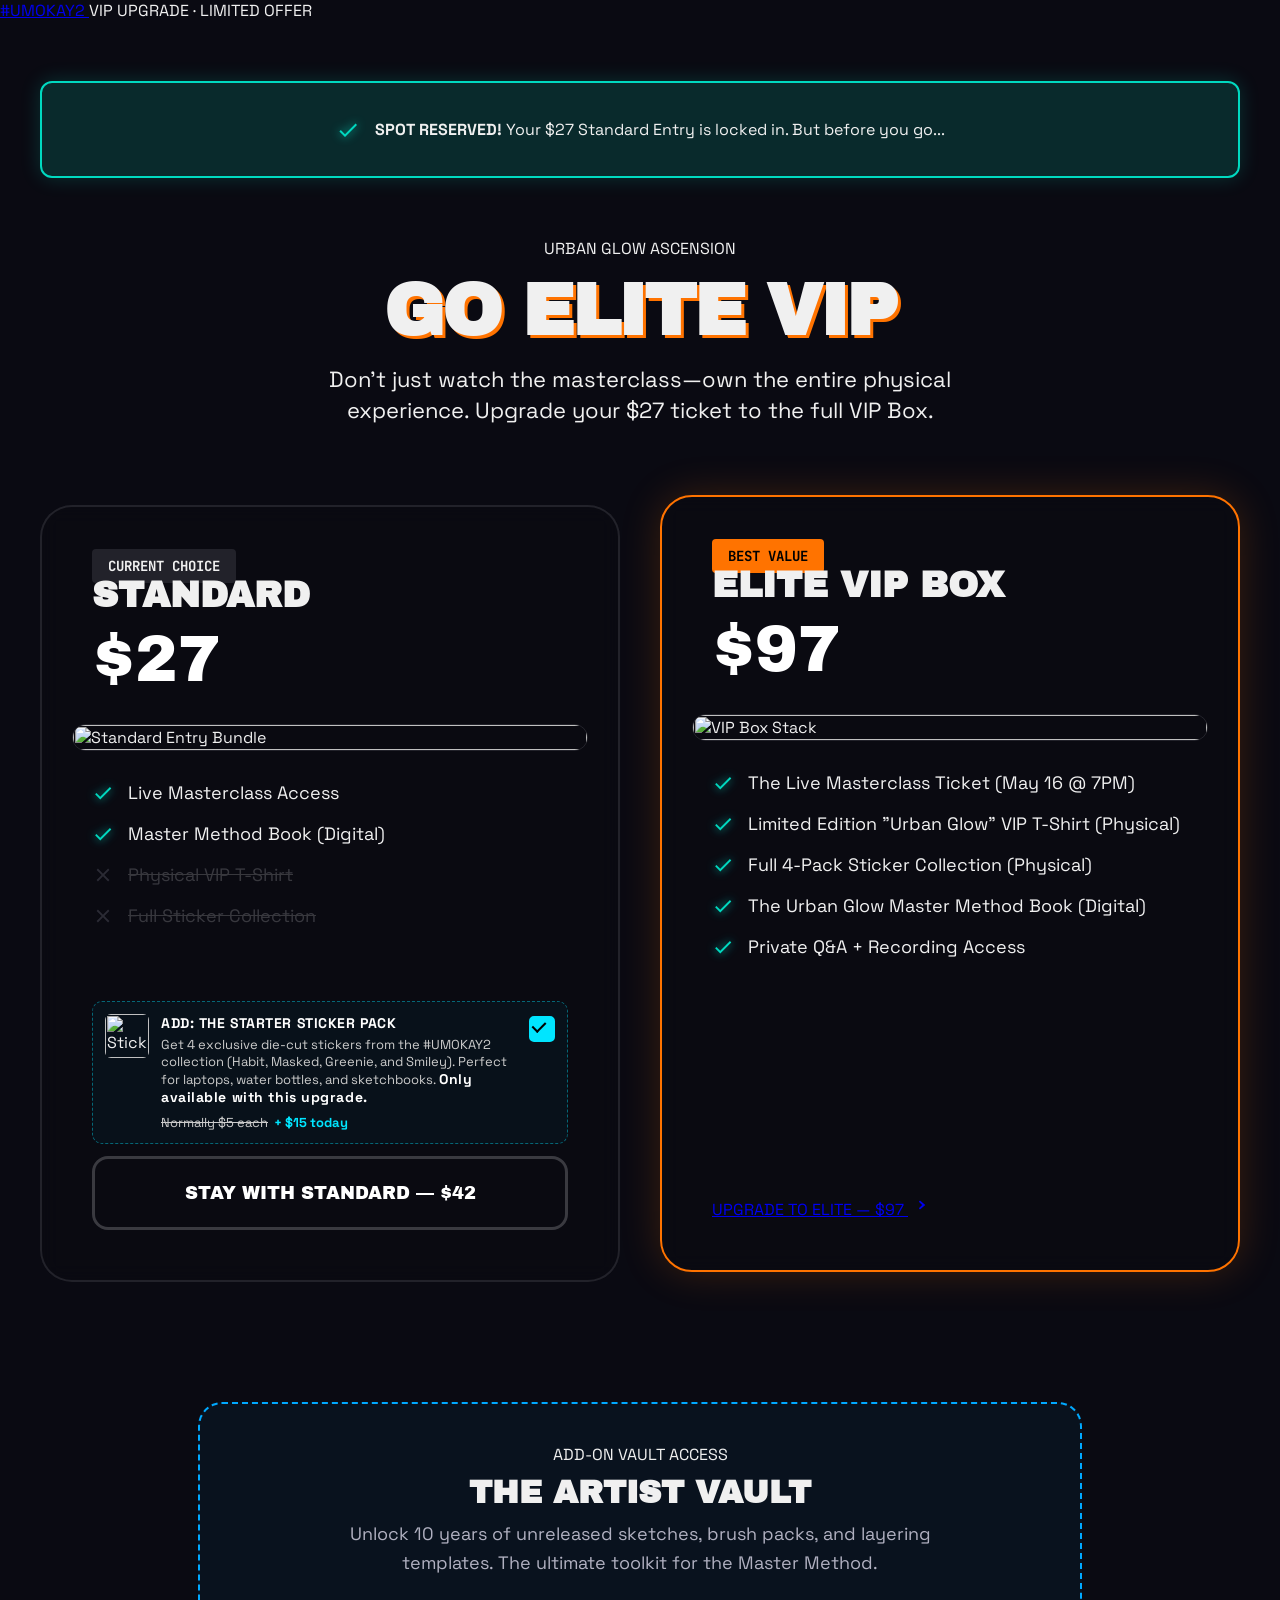
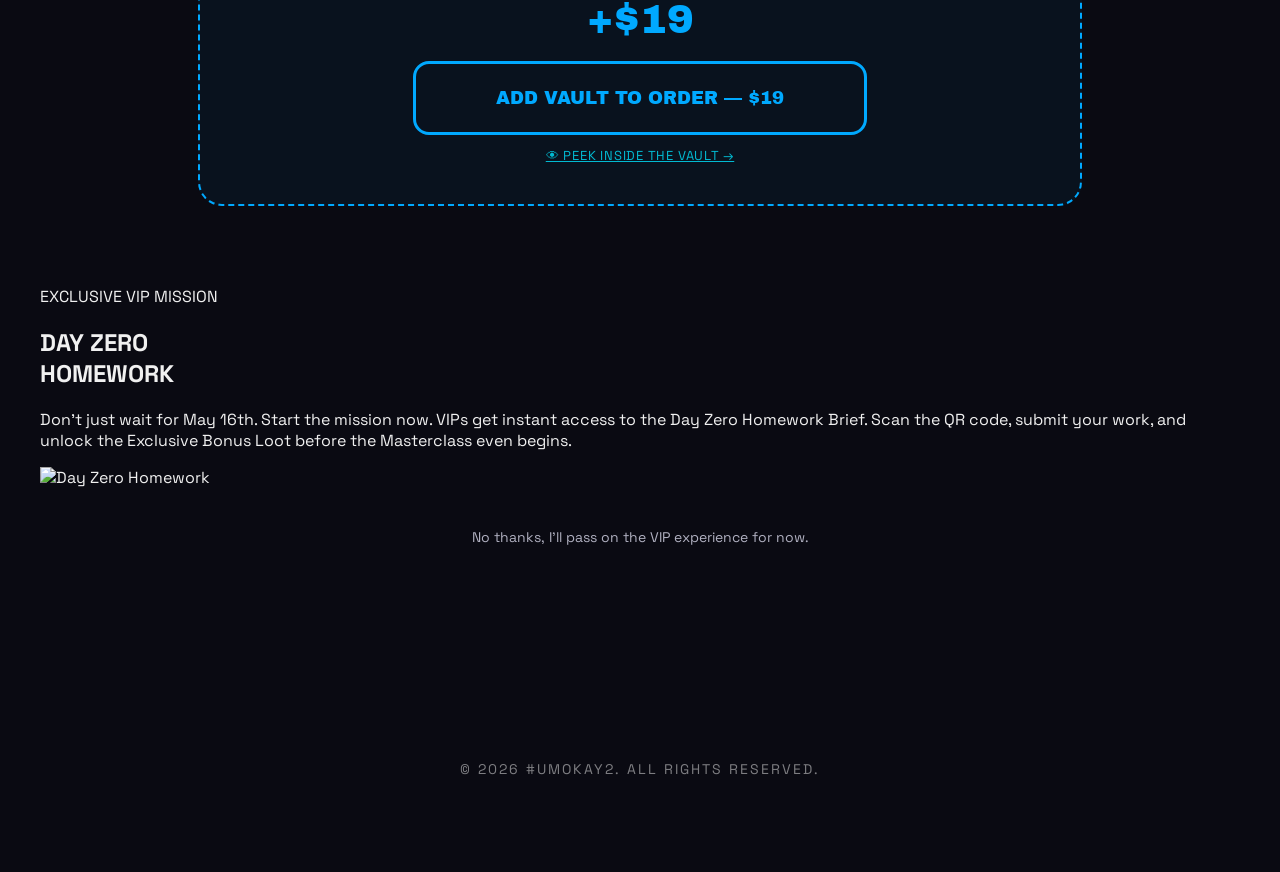
==== upgrade.html @ 1ec8ffef "Initial clean site" ====
<!DOCTYPE html lang="en">
<head>
  <meta charset="UTF-8" />
  <meta name="viewport" content="width=device-width, initial-scale=1, viewport-fit=cover" />
  <meta name="theme-color" content="#0a0a12" />

  <title>VIP Upgrade — #UMOKAY2 Masterclass</title>
  <meta name="description" content="A one-time VIP upgrade to the #UMOKAY2 Mini-Masterclass and the Urban Glow System. Act fast, this deal expires." />
  <meta name="robots" content="noindex, nofollow" />

  <!-- Fonts -->
  <link rel="preconnect" href="https://fonts.googleapis.com" />
  <link rel="preconnect" href="https://fonts.gstatic.com" crossorigin />
  <link href="https://fonts.googleapis.com/css2?family=Archivo+Black&family=Space+Grotesk:wght@400;500;600;700&family=JetBrains+Mono:wght@500;700&display=swap" rel="stylesheet" />

  <link rel="stylesheet" href="style.css" />
  <link rel="stylesheet" href="upgrade.css" />
</head>
<body class="page-upgrade">

  <!-- Background atmospherics -->
  <div class="bg-grain" aria-hidden="true"></div>
  <div class="bg-glow bg-glow--blue" aria-hidden="true"></div>
  <div class="bg-glow bg-glow--orange" aria-hidden="true"></div>

  <!-- Top bar -->
  <header class="topbar">
    <a href="/" class="brand" aria-label="UMOKAY2 home">
      <span class="brand__hash">#</span><span class="brand__name">UMOKAY2</span>
    </a>
    <span class="topbar__tag">VIP UPGRADE · LIMITED OFFER</span>
  </header>

  <main class="upgrade">

    <!-- CONFIRMATION BAR -->
    <div class="confirm-bar">
      <div class="confirm-bar__inner">
        <svg viewBox="0 0 24 24" width="24" height="24" class="check-icon"><path fill="currentColor" d="M9 16.17L4.83 12l-1.42 1.41L9 19 21 7l-1.41-1.41z"/></svg>
        <p><strong>SPOT RESERVED!</strong> Your $27 Standard Entry is locked in. But before you go...</p>
      </div>
    </div>

    <!-- HERO -->
    <section class="upgrade__hero">
      <div class="upgrade__hero-copy">
        <span class="kicker kicker--orange">URBAN GLOW ASCENSION</span>
          <h1 class="upgrade__title">
            GO <span class="hl hl--orange">ELITE VIP</span>
          </h1>
          <p class="upgrade__lead">
            Don't just watch the masterclass—own the entire physical experience. Upgrade your $27 ticket to the full VIP Box.
          </p>
      </div>
    </section>

    <!-- PRICING CHOICE -->
    <section class="pricing-choice">
      <div class="choice-grid">
        
        <!-- STANDARD CARD -->
        <div class="choice-card choice-card--standard">
          <div class="choice-card__head">
            <span class="choice-card__tag">CURRENT CHOICE</span>
            <h3 class="choice-card__title">STANDARD</h3>
            <div class="choice-card__price">$27</div>
          </div>
          <div class="choice-card__visual">
            <img src="assets/images/standard-entry-visual.png" alt="Standard Entry Bundle" />
          </div>
          <ul class="choice-card__list">
            <li><svg viewBox="0 0 24 24" width="22" height="22"><path fill="currentColor" d="M9 16.17L4.83 12l-1.42 1.41L9 19 21 7l-1.41-1.41z"/></svg> Live Masterclass Access</li>
            <li><svg viewBox="0 0 24 24" width="22" height="22"><path fill="currentColor" d="M9 16.17L4.83 12l-1.42 1.41L9 19 21 7l-1.41-1.41z"/></svg> Master Method Book (Digital)</li>
            <li class="disabled"><svg viewBox="0 0 24 24" width="22" height="22"><path fill="currentColor" d="M19 6.41L17.59 5 12 10.59 6.41 5 5 6.41 10.59 12 5 17.59 6.41 19 12 13.41 17.59 19 19 17.59 13.41 12z"/></svg> Physical VIP T-Shirt</li>
            <li class="disabled"><svg viewBox="0 0 24 24" width="22" height="22"><path fill="currentColor" d="M19 6.41L17.59 5 12 10.59 6.41 5 5 6.41 10.59 12 5 17.59 6.41 19 12 13.41 17.59 19 19 17.59 13.41 12z"/></svg> Full Sticker Collection</li>
          </ul>
          <!-- STICKER PACK ORDER BUMP -->
          <label class="sticker-bump" for="sticker-add">
            <input type="checkbox" id="sticker-add" checked />
            <div class="sticker-bump__inner">
              <img src="assets/images/blue-chibi.png" alt="Sticker Pack" style="width:44px;height:44px;object-fit:contain;border-radius:6px;" />
              <div class="sticker-bump__text">
                <strong>ADD: THE STARTER STICKER PACK</strong>
                <span>Get 4 exclusive die-cut stickers from the #UMOKAY2 collection (Habit, Masked, Greenie, and Smiley). Perfect for laptops, water bottles, and sketchbooks. <strong>Only available with this upgrade.</strong></span>
                <span class="sticker-bump__price"><s>Normally $5 each</s> &nbsp;<strong style="color:#00e5ff;">+ $15 today</strong></span>
              </div>
              <div class="sticker-bump__checkbox" aria-hidden="true"></div>
            </div>
          </label>
          <a href="https://gokustum.com/cart/48875219190003:1,48875202019571:1" class="btn btn--outline" id="standard-btn">
            <span>STAY WITH STANDARD — $27</span>
          </a>
        </div>

        <!-- VIP CARD -->
        <div class="choice-card choice-card--vip">
          <div class="choice-card__glow"></div>
          <div class="choice-card__head">
            <span class="choice-card__tag choice-card__tag--vip">BEST VALUE</span>
            <h3 class="choice-card__title">ELITE VIP BOX</h3>
            <div class="choice-card__price">$97</div>
          </div>
          <div class="choice-card__visual">
            <img src="assets/images/vip-box-stack-authentic.png" alt="VIP Box Stack" />
          </div>
          <ul class="choice-card__list">
            <li><svg viewBox="0 0 24 24" width="22" height="22"><path fill="currentColor" d="M9 16.17L4.83 12l-1.42 1.41L9 19 21 7l-1.41-1.41z"/></svg> The Live Masterclass Ticket (May 16 @ 7PM)</li>
            <li><svg viewBox="0 0 24 24" width="22" height="22"><path fill="currentColor" d="M9 16.17L4.83 12l-1.42 1.41L9 19 21 7l-1.41-1.41z"/></svg> Limited Edition "Urban Glow" VIP T-Shirt (Physical)</li>
            <li><svg viewBox="0 0 24 24" width="22" height="22"><path fill="currentColor" d="M9 16.17L4.83 12l-1.42 1.41L9 19 21 7l-1.41-1.41z"/></svg> Full 4-Pack Sticker Collection (Physical)</li>
            <li><svg viewBox="0 0 24 24" width="22" height="22"><path fill="currentColor" d="M9 16.17L4.83 12l-1.42 1.41L9 19 21 7l-1.41-1.41z"/></svg> The Urban Glow Master Method Book (Digital)</li>
            <li><svg viewBox="0 0 24 24" width="22" height="22"><path fill="currentColor" d="M9 16.17L4.83 12l-1.42 1.41L9 19 21 7l-1.41-1.41z"/></svg> Private Q&amp;A + Recording Access</li>
          </ul>
          <a href="https://gokustum.com/cart/YOUR_VIP_BOX_VARIANT_ID:1" class="btn btn--primary btn--pulse">
            <span>UPGRADE TO ELITE — $97</span>
            <svg viewBox="0 0 24 24" width="20" height="20" aria-hidden="true"><path fill="currentColor" d="M5 12h12l-4-4 1.4-1.4L20.8 12l-6.4 5.4L13 16l4-4H5z"/></svg>
          </a>
        </div>

      </div>
    </section>

    <!-- ARTIST VAULT BUMP -->
    <section class="vault-bump">
      <div class="vault-card">
        <div class="vault-card__content">
          <span class="kicker kicker--blue">ADD-ON VAULT ACCESS</span>
          <h2>THE ARTIST <span class="hl hl--blue">VAULT</span></h2>
          <p>Unlock 10 years of unreleased sketches, brush packs, and layering templates. The ultimate toolkit for the Master Method.</p>
          <div class="vault-card__price">+$19</div>
          <a href="https://gokustum.com/cart/48875202248947:1" class="btn btn--outline btn--blue">
            <span>ADD VAULT TO ORDER — $19</span>
          </a>
          <a href="vault.html" target="_blank" style="display:block;margin-top:12px;text-align:center;font-size:13px;color:#00e5ff;letter-spacing:0.06em;text-decoration:underline;opacity:0.8;">&#128065; PEEK INSIDE THE VAULT →</a>
        </div>
      </div>
    </section>

    <!-- DAY ZERO HOMEWORK SECTION -->
    <section class="homework-section">
      <div class="homework-card">
        <div class="homework-card__content">
          <span class="kicker kicker--cyan">EXCLUSIVE VIP MISSION</span>
          <h2>DAY ZERO <br><span class="hl hl--cyan">HOMEWORK</span></h2>
          <p>Don't just wait for May 16th. Start the mission now. VIPs get instant access to the Day Zero Homework Brief. Scan the QR code, submit your work, and unlock the Exclusive Bonus Loot before the Masterclass even begins.</p>
        </div>
        <div class="homework-card__visual">
          <img src="assets/images/day-zero-homework-final.png" alt="Day Zero Homework" />
        </div>
      </div>
    </section>

    <!-- RESCUE LINK -->
    <div class="rescue-link-container">
      <a href="rescue.html" class="rescue-link">No thanks, I'll pass on the VIP experience for now.</a>
    </div>

  </main>

  <style>
    .sticker-bump {
      display: block;
      margin: 16px 0 12px;
      cursor: pointer;
      border: 1.5px dashed rgba(0,229,255,0.4);
      border-radius: 10px;
      padding: 12px;
      background: rgba(0,229,255,0.04);
      transition: border-color 0.2s;
    }
    .sticker-bump:hover { border-color: rgba(0,229,255,0.7); }
    .sticker-bump input[type=checkbox] { display: none; }
    .sticker-bump__inner {
      display: flex;
      align-items: flex-start;
      gap: 12px;
    }
    .sticker-bump__text {
      flex: 1;
      display: flex;
      flex-direction: column;
      gap: 4px;
      font-size: 13px;
      color: #ccc;
    }
    .sticker-bump__text strong:first-child {
      font-size: 14px;
      color: #fff;
      letter-spacing: 0.04em;
    }
    .sticker-bump__price { margin-top: 4px; font-size: 13px; }
    .sticker-bump__checkbox {
      width: 22px;
      height: 22px;
      min-width: 22px;
      border: 2px solid rgba(0,229,255,0.6);
      border-radius: 5px;
      margin-top: 2px;
      position: relative;
      background: transparent;
      transition: background 0.2s;
    }
    .sticker-bump.is-checked .sticker-bump__checkbox {
      background: #00e5ff;
      border-color: #00e5ff;
    }
    .sticker-bump.is-checked .sticker-bump__checkbox::after {
      content: '';
      position: absolute;
      left: 4px; top: 1px;
      width: 6px; height: 11px;
      border: 2px solid #000;
      border-top: none;
      border-left: none;
      transform: rotate(45deg);
    }
  </style>

  <script>
    (function() {
      var URL_WITH = 'https://gokustum.com/cart/48875219190003:1,48875202019571:1';
      var URL_WITHOUT = 'https://gokustum.com/cart/48875219190003:1';
      var bump = document.getElementById('sticker-add');
      var btn = document.getElementById('standard-btn');
      var label = bump ? bump.closest('label') : null;
      function update() {
        if (!bump || !btn) return;
        btn.href = bump.checked ? URL_WITH : URL_WITHOUT;
        var priceSpan = btn.querySelector('span');
        if (priceSpan) priceSpan.textContent = bump.checked ? 'STAY WITH STANDARD — $42' : 'STAY WITH STANDARD — $27';
        if (label) label.classList.toggle('is-checked', bump.checked);
      }
      document.addEventListener('DOMContentLoaded', function() {
        bump = document.getElementById('sticker-add');
        btn = document.getElementById('standard-btn');
        label = bump ? bump.closest('label') : null;
        if (bump) { bump.addEventListener('change', update); update(); }
      });
    })();
  </script>

  <!-- FOOTER -->
  <footer class="footer">
    <p class="footer__copy">© 2026 #UMOKAY2. ALL RIGHTS RESERVED.</p>
  </footer>

</body>
</html>
---- upgrade.css ----
/* ==========================================================================
   #UMOKAY2 — VIP Upgrade Page Styles (THE SPICY FIX)
   ========================================================================== */

:root {
  --bg-dark: #0a0a12;
  --text-light: #f0f0f0;
  --text-muted: #b0b0c0;
  --orange: #ff7300;
  --blue: #00a9ff;
  --cyan: #00d9c0;
}

.page-upgrade {
  background: var(--bg-dark);
  color: var(--text-light);
  font-family: 'Space Grotesk', sans-serif;
  margin: 0;
  padding: 0;
  overflow-x: hidden;
}

/* Add Grit Texture */
.bg-grain::before {
  content: "";
  position: fixed;
  top: 0; left: 0; width: 100%; height: 100%;
  background-image: url("https://www.transparenttextures.com/patterns/asfalt-dark.png");
  opacity: 0.2;
  pointer-events: none;
  z-index: 10;
}

.upgrade {
  max-width: 1200px;
  margin: 0 auto;
  padding: 60px 20px;
  position: relative;
  z-index: 1;
}

/* Confirmation Bar */
.confirm-bar {
  background: rgba(0, 217, 192, 0.15);
  border: 2px solid var(--cyan);
  border-radius: 12px;
  padding: 20px;
  margin-bottom: 60px;
  text-align: center;
  box-shadow: 0 0 20px rgba(0, 217, 192, 0.2);
}

.confirm-bar__inner {
  display: flex;
  align-items: center;
  justify-content: center;
  gap: 15px;
}

.check-icon {
  color: var(--cyan);
  filter: drop-shadow(0 0 5px var(--cyan));
}

/* Hero */
.upgrade__hero {
  text-align: center;
  margin-bottom: 80px;
}

.upgrade__title {
  font-family: 'Archivo Black', sans-serif;
  font-size: clamp(40px, 8vw, 72px);
  line-height: 0.9;
  margin: 20px 0;
  text-transform: uppercase;
  letter-spacing: -2px;
  text-shadow: 3px 3px 0px var(--orange);
}

.upgrade__lead {
  font-size: 22px;
  line-height: 1.4;
  color: var(--text-light);
  max-width: 700px;
  margin: 0 auto;
}

/* Pricing Choice Grid */
.choice-grid {
  display: grid;
  grid-template-columns: 1fr 1fr;
  gap: 40px;
  margin-bottom: 120px;
}

@media (max-width: 900px) {
  .choice-grid {
    grid-template-columns: 1fr;
  }
}

.choice-card {
  background: rgba(10, 10, 18, 0.8);
  border: 2px solid rgba(255, 255, 255, 0.1);
  border-radius: 32px;
  padding: 50px;
  position: relative;
  display: flex;
  flex-direction: column;
  backdrop-filter: blur(10px);
}

.choice-card--vip {
  border-color: var(--orange);
  box-shadow: 0 0 40px rgba(255, 115, 0, 0.2);
  transform: translateY(-10px);
}

.choice-card__tag {
  font-family: 'JetBrains Mono', monospace;
  font-size: 14px;
  font-weight: 700;
  padding: 8px 16px;
  border-radius: 4px;
  background: rgba(255, 255, 255, 0.1);
  margin-bottom: 24px;
  text-transform: uppercase;
  width: fit-content;
}

.choice-card__tag--vip {
  background: var(--orange);
  color: #000;
}

.choice-card__title {
  font-family: 'Archivo Black', sans-serif;
  font-size: 36px;
  margin: 0 0 10px;
  text-transform: uppercase;
}

.choice-card__price {
  font-family: 'Archivo Black', sans-serif;
  font-size: 64px;
  margin-bottom: 30px;
  color: #fff;
}

.choice-card__visual {
  margin: 0 -20px 30px;
  border-radius: 16px;
  overflow: hidden;
  border: 1px solid rgba(255,255,255,0.1);
}

.choice-card__visual img {
  width: 100%;
  display: block;
}

.choice-card__list {
  list-style: none;
  padding: 0;
  margin: 0 0 40px;
  flex: 1;
}

.choice-card__list li {
  display: flex;
  align-items: center;
  gap: 14px;
  margin-bottom: 18px;
  font-size: 18px;
}

.choice-card__list li svg {
  color: var(--cyan);
  filter: drop-shadow(0 0 5px var(--cyan));
  flex-shrink: 0;
}

.choice-card__list li.disabled {
  opacity: 0.2;
  text-decoration: line-through;
}

.choice-card__list li.disabled svg {
  color: var(--text-muted);
  filter: none;
}

/* Buttons */
.btn--outline {
  display: block;
  text-align: center;
  padding: 24px;
  border: 3px solid rgba(255, 255, 255, 0.2);
  border-radius: 16px;
  color: #fff;
  font-family: 'Archivo Black', sans-serif;
  text-decoration: none;
  text-transform: uppercase;
  font-size: 18px;
  transition: all 0.3s ease;
}

.btn--outline:hover {
  border-color: #fff;
  background: rgba(255, 255, 255, 0.05);
}

/* Artist Vault Bump */
.vault-bump {
  margin-bottom: 80px;
}

.vault-card {
  background: rgba(0, 169, 255, 0.05);
  border: 2px dashed var(--blue);
  border-radius: 24px;
  padding: 40px;
  text-align: center;
  max-width: 800px;
  margin: 0 auto;
}

.vault-card h2 {
  font-family: 'Archivo Black', sans-serif;
  font-size: 32px;
  margin: 10px 0;
  text-transform: uppercase;
}

.vault-card p {
  font-size: 18px;
  line-height: 1.6;
  color: var(--text-muted);
  max-width: 600px;
  margin: 0 auto 20px;
}

.vault-card__price {
  font-family: 'Archivo Black', sans-serif;
  font-size: 40px;
  color: var(--blue);
  margin: 20px 0;
}

.btn--blue {
  border-color: var(--blue);
  color: var(--blue);
  max-width: 400px;
  margin: 0 auto;
}

.btn--blue:hover {
  background: rgba(0, 169, 255, 0.1);
  border-color: #fff;
  color: #fff;
}

/* Rescue Link */
.rescue-link-container {
  text-align: center;
  margin-top: 40px;
  margin-bottom: 60px;
}

.rescue-link {
  color: var(--text-muted);
  text-decoration: none;
  font-size: 14px;
  transition: color 0.3s;
}

.rescue-link:hover {
  color: #fff;
}

/* Footer */
.footer {
  text-align: center;
  padding: 80px 20px;
  opacity: 0.5;
  font-size: 14px;
  letter-spacing: 2px;
  text-transform: uppercase;
}
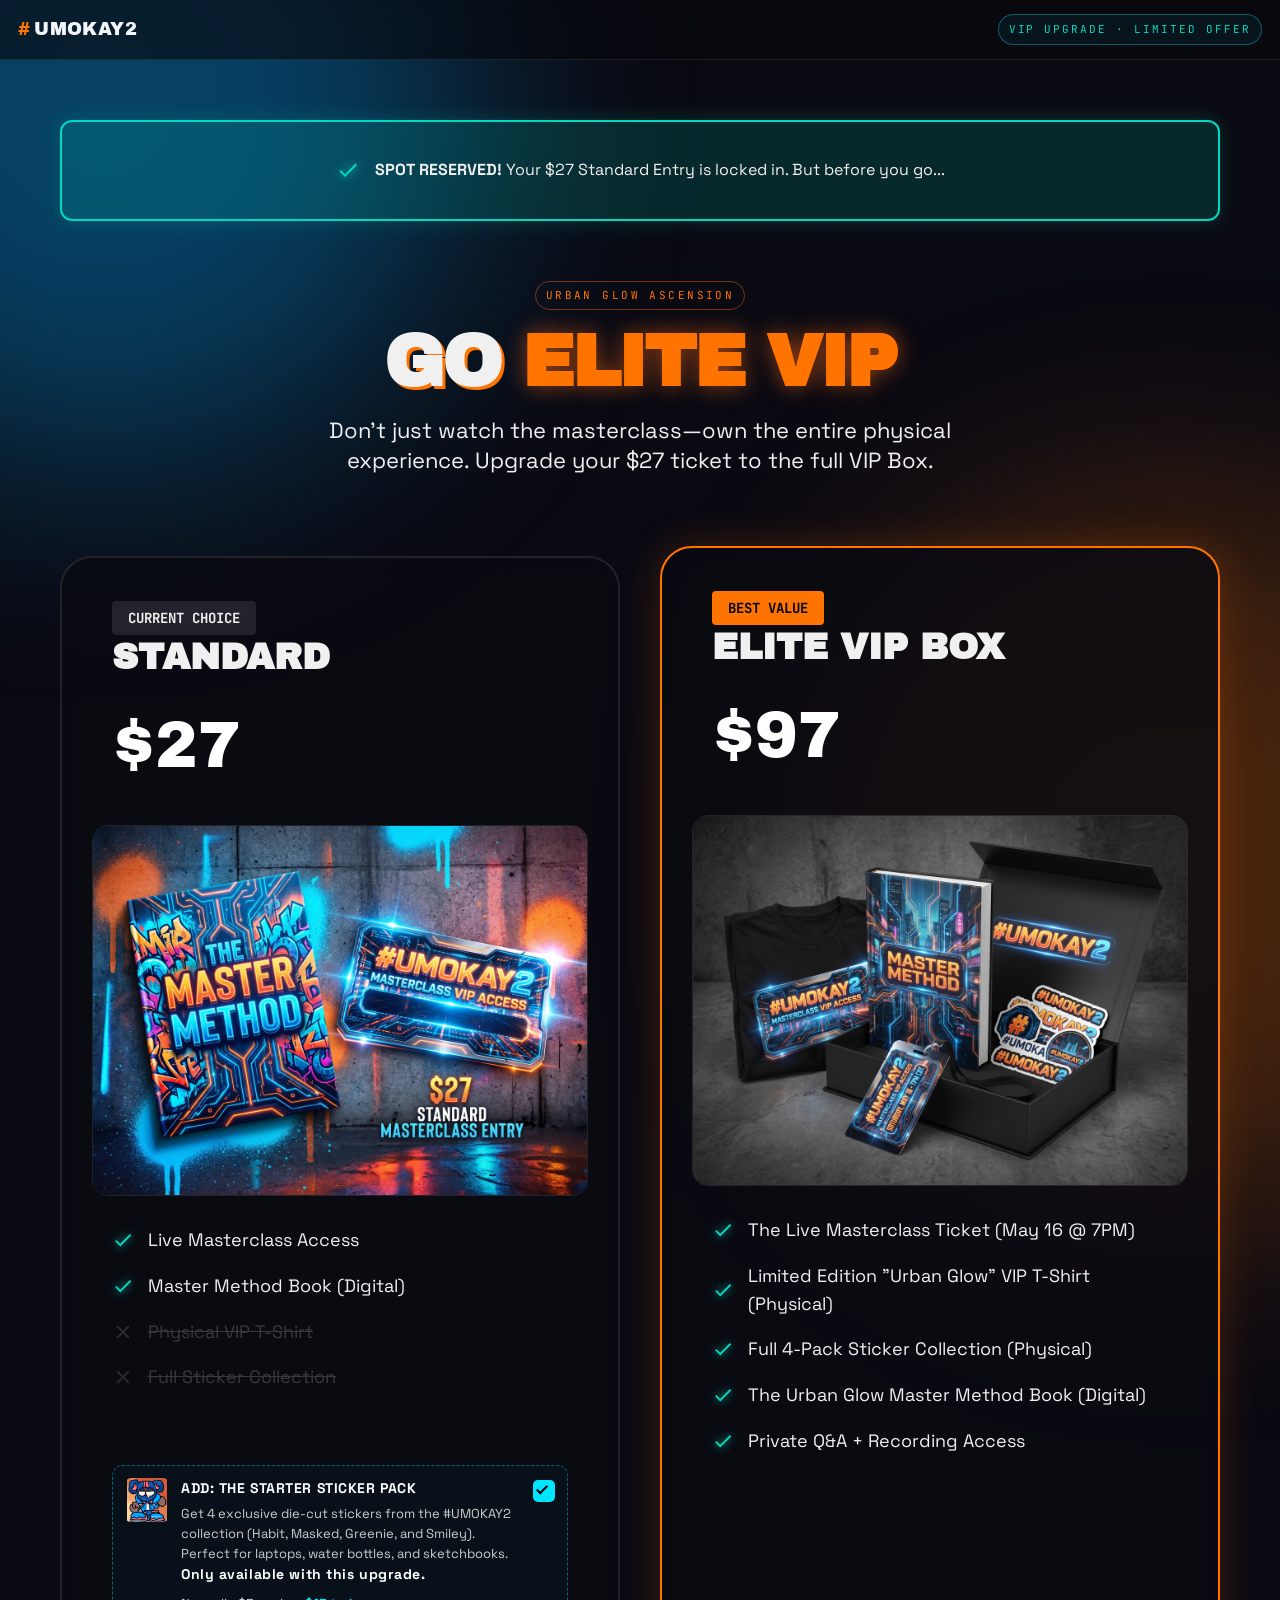
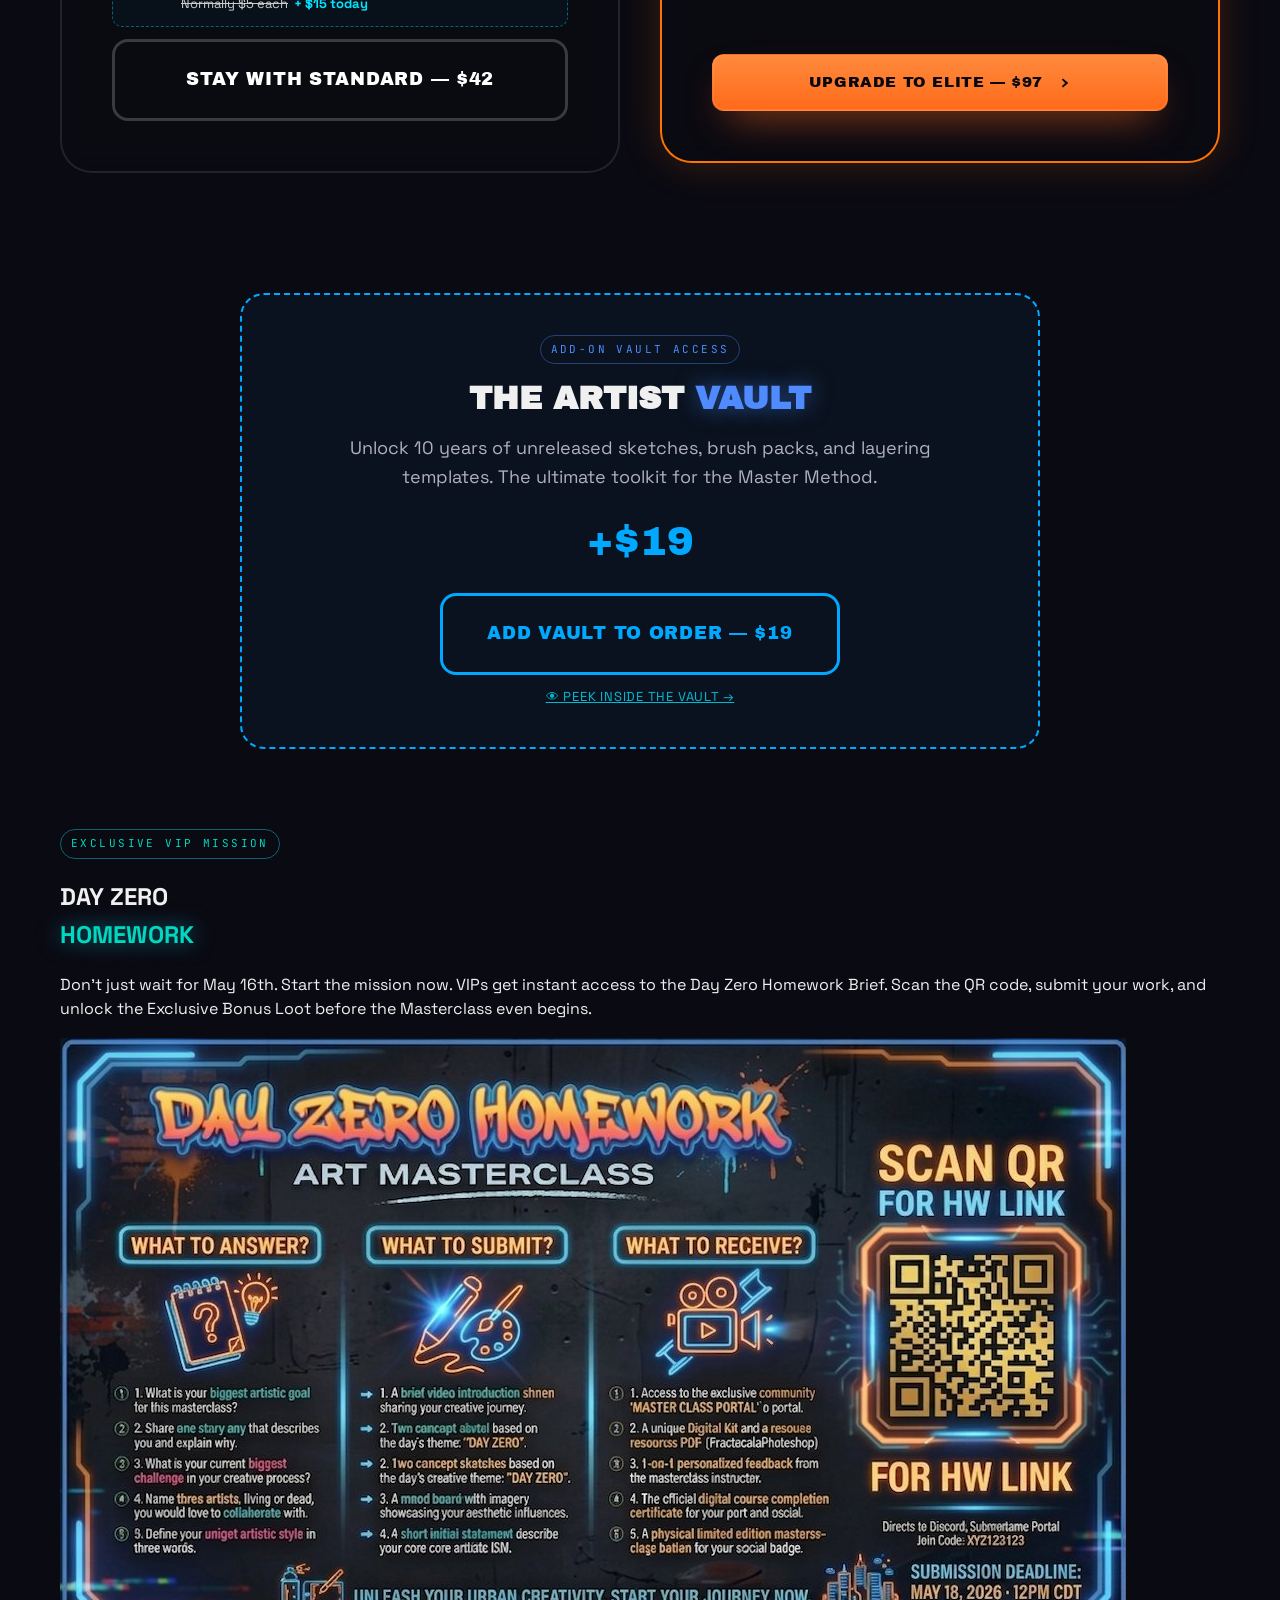
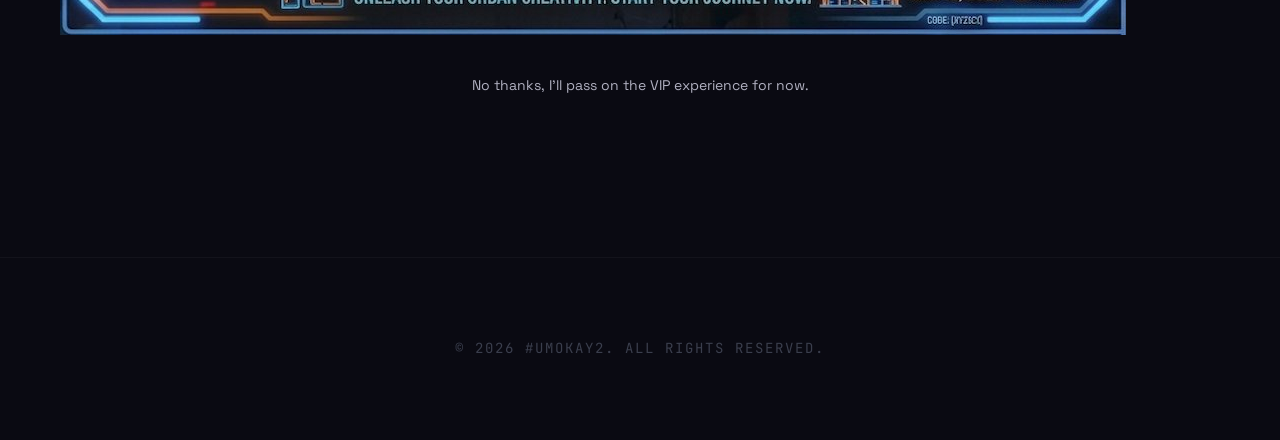
==== commit 5367bf27: "Add files via upload" ====
--- a/upgrade.html
+++ b/upgrade.html
@@ -66,7 +66,7 @@
             <div class="choice-card__price">$27</div>
           </div>
           <div class="choice-card__visual">
-            <img src="assets/images/standard-entry-visual.png" alt="Standard Entry Bundle" />
+            <img src="standard-entry-visual.png" alt="Standard Entry Bundle" />
           </div>
           <ul class="choice-card__list">
             <li><svg viewBox="0 0 24 24" width="22" height="22"><path fill="currentColor" d="M9 16.17L4.83 12l-1.42 1.41L9 19 21 7l-1.41-1.41z"/></svg> Live Masterclass Access</li>
@@ -101,7 +101,7 @@
             <div class="choice-card__price">$97</div>
           </div>
           <div class="choice-card__visual">
-            <img src="assets/images/vip-box-stack-authentic.png" alt="VIP Box Stack" />
+            <img src="vip-box-stack-authentic.png" alt="VIP Box Stack" />
           </div>
           <ul class="choice-card__list">
             <li><svg viewBox="0 0 24 24" width="22" height="22"><path fill="currentColor" d="M9 16.17L4.83 12l-1.42 1.41L9 19 21 7l-1.41-1.41z"/></svg> The Live Masterclass Ticket (May 16 @ 7PM)</li>
@@ -144,7 +144,7 @@
           <p>Don't just wait for May 16th. Start the mission now. VIPs get instant access to the Day Zero Homework Brief. Scan the QR code, submit your work, and unlock the Exclusive Bonus Loot before the Masterclass even begins.</p>
         </div>
         <div class="homework-card__visual">
-          <img src="assets/images/day-zero-homework-final.png" alt="Day Zero Homework" />
+          <img src="day-zero-homework-final.png" alt="Day Zero Homework" />
         </div>
       </div>
     </section>
--- a/style.css
+++ b/style.css
@@ -0,0 +1,1375 @@
+/* ==========================================================================
+   #UMOKAY2 — Tips & Tricks Funnel
+   Mobile-first · gallery / street-art energy · stacked masterclass grid
+   ========================================================================== */
+
+:root {
+  --bg-0: #07080d;
+  --bg-1: #0d0f17;
+  --bg-2: #131626;
+  --ink: #f3f4f7;
+  --ink-dim: #aab0c0;
+  --ink-mute: #6b7388;
+
+  --blue: #2b6bff;
+  --blue-glow: #4f8bff;
+  --cyan: #19e6ff;
+  --orange: #ff6a1a;
+  --orange-glow: #ff8a3d;
+  --warm: #ffd28a;
+
+  --line: rgba(255, 255, 255, 0.08);
+  --line-strong: rgba(255, 255, 255, 0.18);
+
+  --radius: 14px;
+  --radius-lg: 22px;
+
+  --font-display: "Archivo Black", "Space Grotesk", system-ui, sans-serif;
+  --font-body: "Space Grotesk", system-ui, -apple-system, "Segoe UI", Roboto, sans-serif;
+  --font-mono: "JetBrains Mono", ui-monospace, Menlo, monospace;
+
+  --maxw: 1180px;
+}
+
+/* Reset */
+*, *::before, *::after { box-sizing: border-box; }
+html, body { margin: 0; padding: 0; }
+img, svg { display: block; max-width: 100%; }
+button { font: inherit; cursor: pointer; }
+a { color: inherit; text-decoration: none; }
+
+html { scroll-behavior: smooth; -webkit-text-size-adjust: 100%; }
+body {
+  font-family: var(--font-body);
+  background: var(--bg-0);
+  color: var(--ink);
+  line-height: 1.55;
+  -webkit-font-smoothing: antialiased;
+  overflow-x: hidden;
+}
+
+.sr-only {
+  position: absolute; width: 1px; height: 1px; padding: 0; margin: -1px;
+  overflow: hidden; clip: rect(0,0,0,0); white-space: nowrap; border: 0;
+}
+
+/* ---------- Background atmospherics ---------- */
+.bg-grain {
+  position: fixed; inset: 0; pointer-events: none; z-index: 0;
+  background-image: radial-gradient(rgba(255,255,255,0.04) 1px, transparent 1px);
+  background-size: 3px 3px;
+  mix-blend-mode: overlay;
+  opacity: 0.5;
+}
+.bg-glow {
+  position: fixed; pointer-events: none; z-index: 0;
+  width: 60vw; height: 60vw; max-width: 720px; max-height: 720px;
+  border-radius: 50%; filter: blur(120px); opacity: 0.35;
+}
+.bg-glow--blue { top: -20vw; left: -20vw; background: var(--blue); }
+.bg-glow--orange { bottom: -25vw; right: -20vw; background: var(--orange); opacity: 0.25; }
+
+main, .topbar, .footer, .success { position: relative; z-index: 1; }
+
+/* ---------- Topbar ---------- */
+.topbar {
+  display: flex; align-items: center; justify-content: space-between;
+  padding: 14px 18px;
+  border-bottom: 1px solid var(--line);
+  backdrop-filter: blur(8px);
+  background: rgba(7,8,13,0.6);
+  position: sticky; top: 0; z-index: 10;
+}
+.brand {
+  font-family: var(--font-display);
+  font-size: 18px; letter-spacing: 0.02em;
+  display: inline-flex; align-items: baseline;
+}
+.brand__hash { color: var(--orange); margin-right: 4px; }
+.brand__name { color: var(--ink); }
+.topbar__tag {
+  font-family: var(--font-mono);
+  font-size: 11px; letter-spacing: 0.18em;
+  color: var(--cyan);
+  padding: 6px 10px;
+  border: 1px solid rgba(25,230,255,0.35);
+  border-radius: 999px;
+  background: rgba(25,230,255,0.06);
+}
+@media (max-width: 480px) {
+  .topbar__tag { font-size: 10px; padding: 5px 8px; letter-spacing: 0.14em; }
+}
+
+/* ---------- Hero ---------- */
+.hero { padding: 28px 18px 24px; }
+.hero__inner {
+  max-width: var(--maxw);
+  margin: 0 auto;
+  display: grid;
+  grid-template-columns: 1fr;
+  gap: 28px;
+  align-items: center;
+}
+
+.eyebrow {
+  display: inline-flex; align-items: center; gap: 8px;
+  font-family: var(--font-mono);
+  font-size: 12px; letter-spacing: 0.18em; text-transform: uppercase;
+  color: var(--ink-dim);
+  padding: 6px 12px;
+  border: 1px solid var(--line-strong);
+  border-radius: 999px;
+  background: rgba(255,255,255,0.02);
+}
+.eyebrow__dot {
+  width: 8px; height: 8px; border-radius: 50%;
+  background: var(--orange);
+  box-shadow: 0 0 12px var(--orange-glow);
+  animation: pulse 1.6s ease-in-out infinite;
+}
+@keyframes pulse {
+  0%, 100% { opacity: 1; transform: scale(1); }
+  50% { opacity: 0.55; transform: scale(0.85); }
+}
+
+.hero__headline {
+  font-family: var(--font-display);
+  font-size: clamp(34px, 9vw, 64px);
+  line-height: 1.02;
+  letter-spacing: -0.01em;
+  margin: 16px 0 12px;
+  text-transform: uppercase;
+}
+.hl { position: relative; display: inline-block; }
+.hl--blue { color: var(--blue-glow); text-shadow: 0 0 22px rgba(79,139,255,0.55); }
+.hl--orange { color: var(--orange); text-shadow: 0 0 22px rgba(255,106,26,0.55); }
+.hl--cyan { color: var(--cyan); text-shadow: 0 0 22px rgba(25,230,255,0.55); }
+
+.hero__sub {
+  font-size: 17px;
+  color: var(--ink-dim);
+  margin: 0 0 20px;
+  max-width: 540px;
+}
+.hero__sub strong { color: var(--ink); }
+
+/* Opt-in form */
+.optin {
+  margin-top: 8px;
+  padding: 14px;
+  background: linear-gradient(180deg, rgba(255,255,255,0.04), rgba(255,255,255,0.01));
+  border: 1px solid var(--line-strong);
+  border-radius: var(--radius-lg);
+  box-shadow:
+    0 0 0 1px rgba(43,107,255,0.15),
+    0 20px 60px -20px rgba(43,107,255,0.4);
+}
+.optin__row { display: grid; grid-template-columns: 1fr; gap: 10px; }
+.optin input[type="email"] {
+  width: 100%;
+  padding: 16px 16px;
+  font-size: 16px;
+  font-family: var(--font-body);
+  color: var(--ink);
+  background: rgba(0,0,0,0.45);
+  border: 1px solid var(--line-strong);
+  border-radius: 12px;
+  outline: none;
+  transition: border-color .2s, box-shadow .2s;
+}
+.optin input[type="email"]::placeholder { color: var(--ink-mute); }
+.optin input[type="email"]:focus {
+  border-color: var(--blue-glow);
+  box-shadow: 0 0 0 3px rgba(43,107,255,0.25);
+}
+
+.btn {
+  display: inline-flex; align-items: center; justify-content: center; gap: 8px;
+  padding: 16px 22px;
+  font-family: var(--font-display);
+  letter-spacing: 0.04em;
+  text-transform: uppercase;
+  font-size: 15px;
+  border-radius: 12px;
+  border: 1px solid transparent;
+  transition: transform .12s ease, box-shadow .2s ease, background .2s ease, color .2s ease;
+  white-space: nowrap;
+}
+.btn--primary {
+  color: #08090f;
+  background: linear-gradient(180deg, #ff8a3d, #ff6a1a);
+  box-shadow:
+    0 0 0 1px rgba(255,255,255,0.08) inset,
+    0 18px 40px -16px rgba(255,106,26,0.7);
+}
+.btn--primary:hover { transform: translateY(-1px); box-shadow: 0 22px 50px -18px rgba(255,106,26,0.85); }
+.btn--primary:active { transform: translateY(0); }
+.btn--ghost {
+  color: var(--ink); background: transparent;
+  border-color: var(--line-strong);
+}
+.btn--ghost:hover {
+  border-color: var(--blue-glow);
+  color: var(--blue-glow);
+  box-shadow: 0 0 24px -8px var(--blue-glow);
+}
+.btn--center { display: flex; margin: 28px auto 0; width: max-content; }
+
+.optin__micro {
+  font-family: var(--font-mono);
+  font-size: 11px; letter-spacing: 0.1em;
+  color: var(--ink-mute);
+  margin: 12px 4px 0;
+}
+.optin__error {
+  margin: 10px 4px 0;
+  font-size: 13px;
+  color: #ff8585;
+}
+
+.trust {
+  list-style: none; padding: 0; margin: 18px 0 0;
+  display: flex; flex-wrap: wrap; gap: 10px 18px;
+  font-family: var(--font-mono);
+  font-size: 11px; letter-spacing: 0.14em; text-transform: uppercase;
+  color: var(--ink-dim);
+}
+.trust li { display: inline-flex; align-items: center; gap: 6px; }
+.trust span {
+  color: var(--cyan);
+  border: 1px solid rgba(25,230,255,0.35);
+  padding: 3px 6px; border-radius: 6px;
+}
+
+/* ---------- HERO TOOLKIT (layered composition) ---------- */
+.hero__visual {
+  display: flex; justify-content: center;
+  perspective: 1200px;
+}
+.toolkit {
+  position: relative;
+  width: 100%;
+  max-width: 460px;
+  aspect-ratio: 1 / 1.05;
+  margin: 8px auto 0;
+}
+.toolkit__bg { position: absolute; inset: 0; pointer-events: none; }
+.toolkit__bg-grid {
+  position: absolute; inset: 4% 4%;
+  border-radius: 24px;
+  background-image:
+    linear-gradient(rgba(255,255,255,0.05) 1px, transparent 1px),
+    linear-gradient(90deg, rgba(255,255,255,0.05) 1px, transparent 1px);
+  background-size: 28px 28px;
+  -webkit-mask-image: radial-gradient(closest-side, black 60%, transparent 100%);
+          mask-image: radial-gradient(closest-side, black 60%, transparent 100%);
+  opacity: 0.6;
+}
+.toolkit__bg-blob {
+  position: absolute; width: 60%; height: 60%; border-radius: 50%;
+  filter: blur(48px); opacity: 0.55;
+}
+.toolkit__bg-blob--blue { background: var(--blue); top: 0; left: -10%; }
+.toolkit__bg-blob--orange { background: var(--orange); bottom: -5%; right: -10%; opacity: 0.45; }
+
+/* Floating chips */
+.chip {
+  position: absolute;
+  display: flex; flex-direction: column; gap: 2px;
+  padding: 10px 14px;
+  background: rgba(13,15,23,0.85);
+  border: 1px solid var(--line-strong);
+  border-radius: 12px;
+  backdrop-filter: blur(6px);
+  box-shadow: 0 18px 40px -20px rgba(0,0,0,0.7);
+  transform: rotate(-3deg);
+  z-index: 2;
+}
+.chip__label {
+  font-family: var(--font-mono);
+  font-size: 10px; letter-spacing: 0.18em;
+  color: var(--cyan);
+  text-transform: uppercase;
+}
+.chip__title {
+  font-family: var(--font-display);
+  font-size: 14px; letter-spacing: 0.02em;
+  color: var(--ink);
+  text-transform: uppercase;
+}
+.chip--01 { top: 6%; left: 2%; border-color: rgba(43,107,255,0.45); transform: rotate(-6deg); }
+.chip--01 .chip__label { color: var(--blue-glow); }
+.chip--02 { top: 14%; right: 4%; border-color: rgba(25,230,255,0.45); transform: rotate(5deg); }
+.chip--03 { bottom: 18%; left: 6%; border-color: rgba(255,106,26,0.5); transform: rotate(-4deg); }
+.chip--03 .chip__label { color: var(--orange); }
+
+/* Avatar peeking from behind */
+.toolkit__avatar {
+  position: absolute;
+  bottom: -2%;
+  right: -4%;
+  width: 44%;
+  aspect-ratio: 1 / 1.4;
+  z-index: 1;
+  filter: drop-shadow(0 20px 30px rgba(0,0,0,0.6));
+}
+.toolkit__avatar img {
+  width: 100%; height: 100%; object-fit: contain; object-position: bottom;
+}
+.toolkit__avatar-fallback {
+  position: absolute; inset: 0;
+  display: none; align-items: flex-end; justify-content: center;
+  font-family: var(--font-display); font-size: 56px; color: var(--orange);
+}
+.toolkit__avatar--fallback .toolkit__avatar-fallback { display: flex; }
+
+/* Ebook cover */
+.ebook-mock {
+  position: absolute;
+  top: 18%; left: 12%;
+  width: 60%;
+  aspect-ratio: 3 / 4;
+  transform: rotate(-5deg);
+  animation: float 6s ease-in-out infinite;
+  z-index: 3;
+}
+@keyframes float {
+  0%, 100% { transform: rotate(-5deg) translateY(0); }
+  50% { transform: rotate(-4deg) translateY(-6px); }
+}
+.ebook-mock__cover {
+  position: relative;
+  width: 100%; height: 100%;
+  border-radius: 12px;
+  overflow: hidden;
+  background: linear-gradient(135deg, #1a1f3a 0%, #0a0d1a 50%, #1a0d05 100%);
+  border: 1px solid var(--line-strong);
+  box-shadow:
+    0 30px 80px -20px rgba(43,107,255,0.45),
+    0 10px 30px -10px rgba(255,106,26,0.35),
+    inset 0 0 0 1px rgba(255,255,255,0.04);
+}
+.ebook-mock__cover img {
+  width: 100%; height: 100%;
+  object-fit: contain;
+  object-position: center;
+  display: block;
+  background: #050a1a;
+}
+.ebook-mock__fallback {
+  position: absolute; inset: 0;
+  padding: 22px;
+  display: none;
+  flex-direction: column; justify-content: space-between;
+  background:
+    radial-gradient(120% 80% at 30% 0%, rgba(43,107,255,0.35), transparent 60%),
+    radial-gradient(120% 80% at 80% 100%, rgba(255,106,26,0.35), transparent 60%),
+    linear-gradient(180deg, #0c1024, #060912);
+}
+.ebook-mock__cover--fallback .ebook-mock__fallback { display: flex; }
+.ebook-mock__tag {
+  font-family: var(--font-mono);
+  font-size: 11px; letter-spacing: 0.2em;
+  color: var(--cyan);
+  border: 1px solid rgba(25,230,255,0.45);
+  padding: 4px 8px; border-radius: 999px;
+  align-self: flex-start;
+}
+.ebook-mock__title {
+  font-family: var(--font-display);
+  font-size: clamp(26px, 7vw, 40px);
+  line-height: 0.95;
+  color: var(--ink);
+}
+.ebook-mock__sub {
+  font-family: var(--font-display);
+  font-size: clamp(16px, 4.5vw, 24px);
+  color: var(--orange);
+  margin-top: -6px;
+  text-shadow: 0 0 18px rgba(255,106,26,0.6);
+}
+.ebook-mock__edition {
+  font-family: var(--font-mono);
+  font-size: 10px; letter-spacing: 0.18em;
+  color: var(--ink-mute);
+  margin-top: 12px;
+}
+.ebook-mock__shadow {
+  position: absolute; left: 8%; right: 8%; bottom: -22px; height: 36px;
+  background: radial-gradient(50% 100% at 50% 50%, rgba(0,0,0,0.6), transparent 70%);
+  filter: blur(6px);
+  z-index: -1;
+}
+.ebook-mock__sticker {
+  position: absolute; top: -14px; right: -14px;
+  width: 52px; height: 52px;
+  border-radius: 50%;
+  background: var(--orange);
+  color: #0b0c12;
+  display: flex; align-items: center; justify-content: center;
+  font-family: var(--font-display);
+  font-size: 16px;
+  border: 2px solid #0b0c12;
+  box-shadow: 0 0 28px rgba(255,106,26,0.7);
+  transform: rotate(8deg);
+}
+.ebook-mock__price {
+  position: absolute; bottom: -10px; left: -10px;
+  padding: 6px 10px;
+  background: var(--cyan); color: #061018;
+  font-family: var(--font-display);
+  font-size: 13px; letter-spacing: 0.06em;
+  border-radius: 8px;
+  border: 2px solid #0b0c12;
+  box-shadow: 0 0 22px rgba(25,230,255,0.5);
+  transform: rotate(-6deg);
+}
+
+/* Value badge */
+.toolkit__value {
+  position: absolute;
+  bottom: 4%; left: 4%;
+  display: flex; flex-direction: column;
+  padding: 10px 14px;
+  background: rgba(13,15,23,0.9);
+  border: 1px solid var(--line-strong);
+  border-left: 3px solid var(--orange);
+  border-radius: 10px;
+  z-index: 4;
+  max-width: 60%;
+}
+.toolkit__value-num {
+  font-family: var(--font-display);
+  font-size: 20px;
+  color: var(--orange);
+  text-shadow: 0 0 14px rgba(255,106,26,0.6);
+  line-height: 1;
+}
+.toolkit__value-label {
+  font-family: var(--font-mono);
+  font-size: 10px; letter-spacing: 0.14em;
+  color: var(--ink-dim);
+  text-transform: uppercase;
+  margin-top: 4px;
+}
+
+/* ---------- Marquee ---------- */
+.marquee {
+  overflow: hidden;
+  border-top: 1px solid var(--line);
+  border-bottom: 1px solid var(--line);
+  background: linear-gradient(90deg, rgba(43,107,255,0.06), rgba(255,106,26,0.06));
+  margin-top: 24px;
+}
+.marquee__track {
+  display: inline-flex; gap: 28px;
+  white-space: nowrap;
+  padding: 14px 0;
+  font-family: var(--font-display);
+  font-size: 14px; letter-spacing: 0.18em;
+  color: var(--ink-dim);
+  animation: marquee 22s linear infinite;
+}
+.marquee__track span:nth-child(odd) { color: var(--cyan); }
+.marquee__track span:nth-child(even) { color: var(--orange); }
+@keyframes marquee {
+  from { transform: translateX(0); }
+  to { transform: translateX(-50%); }
+}
+
+/* ---------- Sections ---------- */
+.section {
+  padding: 64px 18px;
+  max-width: var(--maxw);
+  margin: 0 auto;
+}
+.section__head { max-width: 760px; margin: 0 auto 32px; text-align: center; }
+.kicker {
+  font-family: var(--font-mono);
+  font-size: 11px; letter-spacing: 0.22em;
+  text-transform: uppercase;
+  display: inline-block;
+  padding: 5px 10px;
+  border-radius: 999px;
+  border: 1px solid var(--line-strong);
+}
+.kicker--blue { color: var(--blue-glow); border-color: rgba(79,139,255,0.4); }
+.kicker--cyan { color: var(--cyan); border-color: rgba(25,230,255,0.4); }
+.kicker--orange { color: var(--orange); border-color: rgba(255,106,26,0.45); }
+
+.section h2 {
+  font-family: var(--font-display);
+  font-size: clamp(28px, 6vw, 44px);
+  line-height: 1.05;
+  text-transform: uppercase;
+  margin: 14px 0 12px;
+}
+.section__lead {
+  color: var(--ink-dim);
+  font-size: 16px;
+  margin: 0 auto;
+}
+
+.inside__meta {
+  display: flex; flex-wrap: wrap; justify-content: center;
+  gap: 8px 12px;
+  margin-top: 22px;
+  font-family: var(--font-mono);
+  font-size: 11px; letter-spacing: 0.14em; text-transform: uppercase;
+}
+.inside__meta span {
+  padding: 6px 10px;
+  border: 1px solid var(--line-strong);
+  border-radius: 999px;
+  color: var(--ink-dim);
+}
+.inside__meta strong { color: var(--ink); margin-right: 4px; }
+
+/* ---------- Masterclass cards ---------- */
+.cards {
+  display: grid;
+  grid-template-columns: 1fr;
+  gap: 14px;
+}
+.card {
+  position: relative;
+  display: flex; flex-direction: column; gap: 10px;
+  padding: 20px 18px 18px;
+  background: linear-gradient(180deg, rgba(255,255,255,0.04), rgba(255,255,255,0.01));
+  border: 1px solid var(--line);
+  border-radius: var(--radius-lg);
+  overflow: hidden;
+  transition: transform .25s ease, border-color .25s ease, box-shadow .25s ease;
+}
+.card::before {
+  content: ""; position: absolute; left: 0; top: 0; bottom: 0; width: 3px;
+  opacity: 0.85;
+}
+.card:hover { transform: translateY(-3px); }
+
+.card--blue::before { background: linear-gradient(180deg, var(--blue), var(--blue-glow)); }
+.card--blue:hover { border-color: rgba(79,139,255,0.5); box-shadow: 0 24px 50px -24px rgba(43,107,255,0.55); }
+.card--blue .card__thumb { color: var(--blue-glow); border-color: rgba(79,139,255,0.4); }
+.card--blue .card__tag { color: var(--blue-glow); }
+
+.card--orange::before { background: linear-gradient(180deg, var(--orange), var(--orange-glow)); }
+.card--orange:hover { border-color: rgba(255,106,26,0.55); box-shadow: 0 24px 50px -24px rgba(255,106,26,0.55); }
+.card--orange .card__thumb { color: var(--orange); border-color: rgba(255,106,26,0.45); }
+.card--orange .card__tag { color: var(--orange); }
+
+.card--cyan::before { background: linear-gradient(180deg, var(--cyan), #80f0ff); }
+.card--cyan:hover { border-color: rgba(25,230,255,0.55); box-shadow: 0 24px 50px -24px rgba(25,230,255,0.5); }
+.card--cyan .card__thumb { color: var(--cyan); border-color: rgba(25,230,255,0.45); }
+.card--cyan .card__tag { color: var(--cyan); }
+
+.card__thumb {
+  position: relative;
+  width: 100%;
+  aspect-ratio: 5 / 2;
+  border-radius: 12px;
+  border: 1px dashed var(--line-strong);
+  background:
+    radial-gradient(80% 100% at 100% 0%, rgba(255,255,255,0.06), transparent 60%),
+    radial-gradient(80% 100% at 0% 100%, rgba(0,0,0,0.5), transparent 60%),
+    linear-gradient(180deg, rgba(255,255,255,0.02), rgba(0,0,0,0.25));
+  display: flex; align-items: center; justify-content: center;
+  overflow: hidden;
+}
+.card__thumb-num {
+  position: absolute; top: 10px; left: 12px;
+  font-family: var(--font-display);
+  font-size: 14px;
+  color: var(--ink);
+  background: rgba(0,0,0,0.6);
+  padding: 4px 8px;
+  border-radius: 6px;
+  border: 1px solid var(--line-strong);
+}
+.card__thumb-icon {
+  width: 64px; height: 64px;
+  filter: drop-shadow(0 0 18px currentColor);
+}
+
+.card__tag {
+  font-family: var(--font-mono);
+  font-size: 10px; letter-spacing: 0.2em;
+  text-transform: uppercase;
+  margin-top: 4px;
+}
+.card h3 {
+  font-family: var(--font-display);
+  font-size: 18px; line-height: 1.15;
+  margin: 0; text-transform: uppercase;
+}
+.card p {
+  margin: 0; color: var(--ink-dim); font-size: 14.5px;
+}
+.card__takeaway {
+  margin-top: auto;
+  padding: 8px 10px;
+  border-top: 1px dashed var(--line-strong);
+  font-family: var(--font-mono);
+  font-size: 11px; letter-spacing: 0.08em;
+  color: var(--ink-dim);
+  text-transform: uppercase;
+}
+
+/* Bonus card */
+.card--bonus {
+  border-color: rgba(255,210,138,0.35);
+  background:
+    radial-gradient(120% 80% at 0% 0%, rgba(255,106,26,0.18), transparent 55%),
+    radial-gradient(120% 80% at 100% 100%, rgba(43,107,255,0.18), transparent 55%),
+    linear-gradient(180deg, rgba(255,255,255,0.04), rgba(255,255,255,0.01));
+}
+.card--bonus::before { background: linear-gradient(180deg, var(--warm), var(--orange)); }
+.card--bonus:hover { border-color: var(--warm); box-shadow: 0 24px 60px -24px rgba(255,210,138,0.5); }
+.card--bonus .card__thumb { color: var(--warm); border-color: rgba(255,210,138,0.4); }
+.card__tag--bonus { color: var(--warm); }
+
+/* ---------- Why ---------- */
+.why {
+  background:
+    radial-gradient(80% 60% at 0% 0%, rgba(43,107,255,0.12), transparent 60%),
+    radial-gradient(80% 60% at 100% 100%, rgba(255,106,26,0.10), transparent 60%),
+    var(--bg-1);
+  border-top: 1px solid var(--line);
+  border-bottom: 1px solid var(--line);
+  border-radius: 0;
+  max-width: none;
+  padding: 80px 20px;
+}
+.why__inner { max-width: 760px; margin: 0 auto; }
+.why h2 {
+  font-family: var(--font-display);
+  font-size: clamp(28px, 6vw, 42px);
+  line-height: 1.1;
+  text-transform: uppercase;
+  margin: 14px 0 18px;
+}
+.why p { color: var(--ink-dim); font-size: 17px; }
+.why p strong { color: var(--ink); }
+.why__pull {
+  margin-top: 26px !important;
+  padding: 20px 22px;
+  border-left: 3px solid var(--orange);
+  background: rgba(255,106,26,0.06);
+  font-family: var(--font-display);
+  font-size: clamp(18px, 4.5vw, 24px) !important;
+  text-transform: uppercase;
+  color: var(--ink) !important;
+  line-height: 1.2;
+}
+
+/* ---------- Proof ---------- */
+.proof__grid {
+  display: grid;
+  grid-template-columns: 1fr 1fr;
+  gap: 12px;
+}
+.proof__tile {
+  position: relative;
+  aspect-ratio: 1 / 1;
+  border-radius: var(--radius);
+  overflow: hidden;
+  background: var(--bg-1);
+  border: 1px solid var(--line);
+}
+.proof__tile--lg {
+  grid-column: span 2;
+  aspect-ratio: 16 / 10;
+}
+.proof__tile img {
+  width: 100%; height: 100%;
+  object-fit: cover;
+  object-position: center;
+  display: block;
+}
+/* Featured drop — keep character art crisp + framed, not blown up edge-to-edge */
+.proof__tile--lg img {
+  object-fit: contain;
+  padding: 16px;
+  background:
+    radial-gradient(60% 60% at 50% 40%, rgba(43,107,255,0.25), transparent 70%),
+    linear-gradient(180deg, #0c1024, #060912);
+}
+/* Inside-pages tiles: contain page artwork (no awkward crops) */
+.proof__tile--page img {
+  object-fit: cover;
+  object-position: top center;
+}
+.proof__tile--fallback {
+  background:
+    repeating-linear-gradient(-45deg, rgba(255,255,255,0.03) 0 12px, transparent 12px 24px),
+    radial-gradient(80% 60% at 70% 30%, rgba(255,106,26,0.25), transparent 60%),
+    linear-gradient(180deg, #1a0d05, #060912);
+}
+.proof__label {
+  position: absolute; left: 10px; bottom: 10px;
+  font-family: var(--font-mono);
+  font-size: 11px; letter-spacing: 0.15em;
+  padding: 4px 8px;
+  background: rgba(0,0,0,0.6);
+  border: 1px solid var(--line-strong);
+  border-radius: 6px;
+  color: var(--ink);
+}
+
+/* ---------- Success state ---------- */
+.success {
+  display: none;
+  padding: 64px 20px 80px;
+  min-height: 80vh;
+}
+.success.is-visible { display: block; }
+.success__inner {
+  max-width: 720px;
+  margin: 0 auto;
+  text-align: center;
+  background: linear-gradient(180deg, rgba(255,255,255,0.04), rgba(255,255,255,0.01));
+  border: 1px solid var(--line-strong);
+  border-radius: var(--radius-lg);
+  padding: 36px 22px 32px;
+  box-shadow:
+    0 0 0 1px rgba(255,106,26,0.15),
+    0 30px 80px -30px rgba(255,106,26,0.45);
+}
+.success__avatar {
+  position: relative;
+  width: 160px; height: 160px;
+  margin: -90px auto 12px;
+  border-radius: 50%;
+  background: linear-gradient(180deg, #1a1f3a, #0a0d1a);
+  border: 2px solid var(--orange);
+  box-shadow: 0 0 60px rgba(255,106,26,0.45);
+  overflow: hidden;
+  display: flex; align-items: flex-end; justify-content: center;
+}
+.success__avatar img {
+  width: 105%; height: 105%; object-fit: cover; object-position: top center;
+}
+.success__avatar-fallback {
+  position: absolute; inset: 0;
+  display: none; align-items: center; justify-content: center;
+  font-family: var(--font-display);
+  font-size: 48px;
+  color: var(--orange);
+  text-shadow: 0 0 22px rgba(255,106,26,0.7);
+}
+.success__avatar--fallback .success__avatar-fallback { display: flex; }
+.success__avatar-glow {
+  position: absolute; inset: -20%;
+  background: radial-gradient(50% 50% at 50% 50%, rgba(255,106,26,0.4), transparent 60%);
+  filter: blur(20px);
+  z-index: -1;
+}
+.success h2 {
+  font-family: var(--font-display);
+  font-size: clamp(26px, 6vw, 38px);
+  text-transform: uppercase;
+  margin: 14px 0 10px;
+}
+.success p { color: var(--ink-dim); margin: 8px 0; }
+.success p strong { color: var(--ink); }
+.success__support {
+  margin-top: 16px !important;
+  padding: 14px 16px;
+  border: 1px dashed var(--line-strong);
+  border-radius: 12px;
+  font-size: 14px;
+}
+.success__nudges {
+  margin-top: 28px;
+  display: grid;
+  grid-template-columns: 1fr;
+  gap: 12px;
+}
+.nudge {
+  display: flex; flex-direction: column; align-items: flex-start; gap: 4px;
+  padding: 16px 18px;
+  border-radius: 14px;
+  border: 1px solid var(--line-strong);
+  background: rgba(255,255,255,0.02);
+  text-align: left;
+  transition: transform .15s, border-color .2s, box-shadow .2s, background .2s;
+}
+.nudge__title {
+  font-family: var(--font-display);
+  font-size: 16px; letter-spacing: 0.04em;
+  text-transform: uppercase;
+}
+.nudge__sub {
+  font-family: var(--font-mono);
+  font-size: 11px; letter-spacing: 0.14em;
+  color: var(--ink-dim);
+  text-transform: uppercase;
+}
+.nudge:hover { transform: translateY(-2px); }
+.nudge--blue:hover {
+  border-color: var(--blue-glow); background: rgba(43,107,255,0.08);
+  box-shadow: 0 0 30px -8px var(--blue-glow);
+}
+.nudge--blue:hover .nudge__title { color: var(--blue-glow); text-shadow: 0 0 12px var(--blue-glow); }
+.nudge--orange:hover {
+  border-color: var(--orange); background: rgba(255,106,26,0.08);
+  box-shadow: 0 0 30px -8px var(--orange);
+}
+.nudge--orange:hover .nudge__title { color: var(--orange); text-shadow: 0 0 12px var(--orange); }
+.nudge--cyan:hover {
+  border-color: var(--cyan); background: rgba(25,230,255,0.08);
+  box-shadow: 0 0 30px -8px var(--cyan);
+}
+.nudge--cyan:hover .nudge__title { color: var(--cyan); text-shadow: 0 0 12px var(--cyan); }
+
+body.is-success main { display: none; }
+body.is-success .topbar__tag { display: none; }
+
+/* ---------- Footer ---------- */
+.footer {
+  padding: 28px 20px 40px;
+  text-align: center;
+  border-top: 1px solid var(--line);
+  margin-top: 40px;
+  color: var(--ink-mute);
+  font-family: var(--font-mono);
+  font-size: 12px; letter-spacing: 0.12em;
+}
+.footer p { margin: 0; }
+.footer__link { color: var(--ink-dim); transition: color .2s, text-shadow .2s; }
+.footer__link--blue:hover { color: var(--blue-glow); text-shadow: 0 0 14px var(--blue-glow); }
+.footer__link--orange:hover { color: var(--orange); text-shadow: 0 0 14px var(--orange); }
+
+/* ---------- Responsive ---------- */
+@media (min-width: 640px) {
+  .cards { grid-template-columns: repeat(2, 1fr); }
+}
+@media (min-width: 720px) {
+  .optin__row { grid-template-columns: 1fr auto; }
+  .success__nudges { grid-template-columns: repeat(3, 1fr); }
+  .proof__grid { grid-template-columns: repeat(4, 1fr); }
+  .proof__tile--lg { grid-column: span 4; aspect-ratio: 21 / 9; }
+}
+@media (min-width: 960px) {
+  .cards { grid-template-columns: repeat(3, 1fr); }
+  .card--bonus { grid-column: span 3; flex-direction: row; align-items: stretch; gap: 22px; }
+  .card--bonus .card__thumb { width: 30%; aspect-ratio: 1 / 1; flex-shrink: 0; }
+  .card--bonus h3 { font-size: 22px; }
+}
+@media (min-width: 1024px) {
+  .hero { padding: 56px 24px 40px; }
+  .hero__inner { grid-template-columns: 1.05fr 1fr; gap: 56px; }
+  .hero__visual { justify-content: flex-end; }
+  .toolkit { max-width: 520px; }
+}
+
+/* ---------- Reveal on scroll ---------- */
+.reveal { opacity: 0; transform: translateY(16px); transition: opacity .6s ease, transform .6s ease; }
+.reveal.is-in { opacity: 1; transform: none; }
+/* Failsafe: if reveal never fires (slow IO, no JS, etc.), don't trap pointer events */
+.no-js .reveal,
+html.is-loaded .reveal:not(.is-in) { opacity: 1; transform: none; }
+
+@media (prefers-reduced-motion: reduce) {
+  .ebook-mock, .eyebrow__dot, .marquee__track { animation: none !important; }
+  .reveal { opacity: 1; transform: none; transition: none; }
+}
+
+/* ---------- Offer Ladder (subtle ecosystem cue) ---------- */
+.ladder__steps {
+  list-style: none;
+  margin: 0; padding: 0;
+  display: grid;
+  grid-template-columns: 1fr;
+  gap: 14px;
+  counter-reset: ladder;
+}
+.ladder__step {
+  position: relative;
+  padding: 22px 20px 20px;
+  border: 1px solid var(--line);
+  border-radius: var(--radius-lg);
+  background: linear-gradient(180deg, rgba(255,255,255,0.03), rgba(255,255,255,0.01));
+  transition: transform .25s, border-color .25s, box-shadow .25s;
+  display: flex; flex-direction: column; gap: 8px;
+}
+.ladder__step::before {
+  content: ""; position: absolute; left: 0; top: 0; bottom: 0; width: 3px;
+  background: linear-gradient(180deg, var(--blue), var(--orange));
+  opacity: 0.5;
+}
+.ladder__num {
+  font-family: var(--font-display);
+  font-size: 12px; letter-spacing: 0.18em;
+  color: var(--ink-mute);
+}
+.ladder__status {
+  font-family: var(--font-mono);
+  font-size: 10px; letter-spacing: 0.2em;
+  color: var(--ink-dim);
+  text-transform: uppercase;
+  padding: 4px 8px;
+  border: 1px solid var(--line-strong);
+  border-radius: 999px;
+  align-self: flex-start;
+}
+.ladder__step h3 {
+  font-family: var(--font-display);
+  font-size: 18px; line-height: 1.15;
+  margin: 4px 0 0; text-transform: uppercase;
+}
+.ladder__step p {
+  margin: 0; color: var(--ink-dim); font-size: 14.5px;
+}
+.ladder__step p strong { color: var(--ink); }
+
+/* Current = free foundation, highlighted */
+.ladder__step--current {
+  border-color: rgba(255,106,26,0.55);
+  background:
+    radial-gradient(120% 80% at 0% 0%, rgba(255,106,26,0.18), transparent 55%),
+    linear-gradient(180deg, rgba(255,255,255,0.04), rgba(255,255,255,0.01));
+  box-shadow: 0 24px 60px -28px rgba(255,106,26,0.5);
+}
+.ladder__step--current::before {
+  background: var(--orange);
+  opacity: 1;
+  box-shadow: 0 0 18px var(--orange-glow);
+}
+.ladder__step--current .ladder__num { color: var(--orange); }
+.ladder__step--current .ladder__status {
+  color: var(--orange);
+  border-color: rgba(255,106,26,0.5);
+  background: rgba(255,106,26,0.08);
+}
+
+/* Future steps — softer, "coming" feel */
+.ladder__step:not(.ladder__step--current) {
+  opacity: 0.92;
+}
+.ladder__step:not(.ladder__step--current):hover {
+  border-color: var(--line-strong);
+  transform: translateY(-2px);
+}
+
+.ladder__note {
+  margin: 22px auto 0;
+  max-width: 620px;
+  text-align: center;
+  font-family: var(--font-mono);
+  font-size: 12px; letter-spacing: 0.08em;
+  color: var(--ink-mute);
+  text-transform: uppercase;
+}
+
+@media (min-width: 720px) {
+  .ladder__steps { grid-template-columns: repeat(3, 1fr); }
+}
+
+/* ---------- Teaser grid (sneak peek, content obscured) ---------- */
+.teaser__grid {
+  display: grid;
+  grid-template-columns: 1fr;
+  gap: 22px;
+  perspective: 1200px;
+  padding: 14px 4px 8px;
+}
+@media (min-width: 720px) {
+  .teaser__grid {
+    grid-template-columns: 1.2fr 1fr 1fr 1fr;
+    align-items: center;
+    gap: 18px;
+  }
+}
+
+.teaser {
+  margin: 0;
+  display: flex;
+  flex-direction: column;
+  gap: 12px;
+  transition: transform .35s ease;
+}
+.teaser figcaption {
+  font-family: var(--font-mono);
+  font-size: 11px;
+  letter-spacing: 0.18em;
+  text-transform: uppercase;
+  color: var(--ink-mute);
+  text-align: center;
+}
+
+.teaser__frame {
+  position: relative;
+  border-radius: 14px;
+  overflow: hidden;
+  border: 1px solid var(--line-strong);
+  background: #060912;
+  box-shadow:
+    0 30px 60px -25px rgba(0,0,0,0.7),
+    0 0 0 1px rgba(255,255,255,0.03) inset;
+  aspect-ratio: 3 / 4;
+}
+.teaser__frame img {
+  width: 100%; height: 100%;
+  object-fit: cover;
+  object-position: 50% 30%;
+  display: block;
+}
+
+/* Featured cover tile \u2014 NOT obscured, full quality, slight angle */
+.teaser--cover {
+  transform: rotate(-3deg);
+}
+.teaser--cover .teaser__frame {
+  aspect-ratio: 3 / 4;
+  box-shadow:
+    0 40px 80px -30px rgba(43,107,255,0.5),
+    0 20px 40px -20px rgba(255,106,26,0.3),
+    0 0 0 1px rgba(255,255,255,0.04) inset;
+}
+.teaser--cover .teaser__frame img {
+  object-fit: contain;
+  background: #050a1a;
+}
+.teaser__chip {
+  position: absolute;
+  top: 10px; left: 10px;
+  font-family: var(--font-mono);
+  font-size: 10px; letter-spacing: 0.2em;
+  padding: 4px 8px;
+  background: var(--cyan); color: #061018;
+  border-radius: 6px;
+  border: 1px solid #0b0c12;
+  box-shadow: 0 0 18px rgba(25,230,255,0.5);
+}
+
+/* Inside peek tiles \u2014 cropped, angled, blurred, locked */
+.teaser--peek { transform: rotate(0deg); }
+.teaser--rot-l { transform: rotate(-2.5deg) translateY(8px); }
+.teaser--rot-r { transform: rotate(2.5deg) translateY(-8px); }
+
+.teaser--peek .teaser__frame {
+  aspect-ratio: 3 / 4;
+}
+
+/* Heavy crop into an abstract corner of the page \u2014 hides readable text */
+.teaser--peek .teaser__frame img {
+  /* Scale image WAY up so a small fragment fills the frame */
+  width: 260%;
+  height: 260%;
+  max-width: none;
+  object-fit: cover;
+  /* Each peek lands on a different colorful art region, never the title block */
+  object-position: 70% 80%;
+  /* Real obscure: heavy blur + saturate so colors read but content doesn't */
+  filter: blur(6px) saturate(1.2) brightness(0.9);
+}
+
+/* Vary positions per tile so peeks feel different */
+.teaser--rot-l .teaser__frame img { object-position: 80% 70%; }
+.teaser--rot-r .teaser__frame img { object-position: 20% 85%; }
+
+/* Dark veil with brand gradient on top of the blurred fragment */
+.teaser__veil {
+  position: absolute; inset: 0;
+  background:
+    linear-gradient(180deg, rgba(8,12,28,0.45) 0%, rgba(8,12,28,0.85) 100%),
+    radial-gradient(120% 80% at 20% 0%, rgba(43,107,255,0.18), transparent 60%),
+    radial-gradient(120% 80% at 80% 100%, rgba(255,106,26,0.18), transparent 60%);
+  mix-blend-mode: normal;
+  pointer-events: none;
+}
+.teaser--peek .teaser__frame::before {
+  content: ""; position: absolute; inset: 0;
+  background:
+    repeating-linear-gradient(135deg, rgba(255,255,255,0.025) 0 2px, transparent 2px 6px);
+  pointer-events: none;
+  mix-blend-mode: overlay;
+  z-index: 2;
+}
+
+.teaser__lock {
+  position: absolute;
+  bottom: 12px; left: 50%;
+  transform: translateX(-50%);
+  display: inline-flex; align-items: center; gap: 6px;
+  font-family: var(--font-mono);
+  font-size: 10px; letter-spacing: 0.22em;
+  text-transform: uppercase;
+  padding: 6px 10px;
+  background: rgba(8,12,28,0.85);
+  color: var(--cyan);
+  border: 1px solid rgba(25,230,255,0.45);
+  border-radius: 999px;
+  z-index: 3;
+  box-shadow: 0 0 18px rgba(25,230,255,0.25);
+}
+.teaser__lock svg { display: block; }
+
+/* Hover \u2014 only on cover, slight pop */
+.teaser--cover:hover { transform: rotate(-3deg) translateY(-4px); }
+
+.teaser__note {
+  margin: 22px auto 18px;
+  max-width: 480px;
+  text-align: center;
+  font-family: var(--font-mono);
+  font-size: 11px;
+  letter-spacing: 0.18em;
+  text-transform: uppercase;
+  color: var(--ink-mute);
+}
+
+/* Hide legacy proof rules from older code path */
+.proof__grid { display: none; }
+
+/* ---------- Video teaser (click-to-play, 90s preview) ---------- */
+.vteaser__wrap {
+  max-width: 880px;
+  margin: 0 auto;
+  padding: 0 4px;
+}
+.vteaser__player {
+  position: relative;
+  width: 100%;
+  aspect-ratio: 16 / 9;
+  border-radius: var(--radius-lg);
+  overflow: hidden;
+  border: 1px solid var(--line-strong);
+  cursor: pointer;
+  background: #050a1a;
+  box-shadow:
+    0 40px 80px -30px rgba(43,107,255,0.45),
+    0 20px 40px -20px rgba(255,106,26,0.25),
+    0 0 0 1px rgba(255,255,255,0.04) inset;
+  transition: transform .25s, box-shadow .25s;
+  outline: none;
+}
+.vteaser__player:hover,
+.vteaser__player:focus-visible {
+  transform: translateY(-3px);
+  box-shadow:
+    0 50px 100px -30px rgba(43,107,255,0.55),
+    0 30px 60px -20px rgba(255,106,26,0.35);
+}
+.vteaser__poster {
+  position: absolute; inset: 0;
+  width: 100%; height: 100%;
+  object-fit: cover;
+  display: block;
+  filter: saturate(1.05);
+}
+.vteaser__veil {
+  position: absolute; inset: 0;
+  background:
+    linear-gradient(180deg, rgba(8,12,28,0.0) 30%, rgba(8,12,28,0.85) 100%),
+    radial-gradient(80% 60% at 50% 50%, rgba(8,12,28,0.0), rgba(8,12,28,0.45));
+  pointer-events: none;
+}
+.vteaser__playbtn {
+  position: absolute;
+  top: 50%; left: 50%;
+  transform: translate(-50%, -50%);
+  width: 86px; height: 86px;
+  border-radius: 50%;
+  background: var(--orange);
+  color: #0b0c12;
+  display: flex; align-items: center; justify-content: center;
+  box-shadow:
+    0 0 0 6px rgba(255,106,26,0.18),
+    0 0 38px rgba(255,106,26,0.55);
+  pointer-events: none;
+  transition: transform .25s;
+}
+.vteaser__player:hover .vteaser__playbtn,
+.vteaser__player:focus-visible .vteaser__playbtn {
+  transform: translate(-50%, -50%) scale(1.06);
+}
+.vteaser__playbtn svg { margin-left: 4px; }
+
+.vteaser__chips {
+  position: absolute;
+  top: 14px; left: 14px;
+  display: flex; gap: 8px; flex-wrap: wrap;
+  pointer-events: none;
+  z-index: 3;
+}
+.vteaser__poster { pointer-events: none; }
+.vteaser__hit {
+  position: absolute; inset: 0;
+  width: 100%; height: 100%;
+  background: transparent;
+  border: 0; padding: 0; margin: 0;
+  font-size: 0; color: transparent;
+  cursor: pointer;
+  z-index: 5;
+  -webkit-appearance: none; appearance: none;
+}
+.vteaser__hit:focus-visible {
+  outline: 2px solid var(--cyan);
+  outline-offset: -3px;
+  border-radius: var(--radius-lg);
+}
+.vteaser__chip {
+  font-family: var(--font-mono);
+  font-size: 10px; letter-spacing: 0.2em;
+  padding: 5px 9px;
+  border-radius: 999px;
+  border: 1px solid;
+}
+.vteaser__chip--blue {
+  color: var(--blue);
+  background: rgba(43,107,255,0.12);
+  border-color: rgba(43,107,255,0.45);
+}
+.vteaser__chip--cyan {
+  color: var(--cyan);
+  background: rgba(25,230,255,0.10);
+  border-color: rgba(25,230,255,0.45);
+}
+
+.vteaser__title {
+  position: absolute;
+  left: 14px; right: 14px; bottom: 14px;
+  display: flex; flex-direction: column; gap: 4px;
+  pointer-events: none;
+}
+.vteaser__author {
+  font-family: var(--font-mono);
+  font-size: 11px; letter-spacing: 0.18em;
+  color: var(--cyan);
+  text-transform: uppercase;
+}
+.vteaser__name {
+  font-family: var(--font-display);
+  font-size: clamp(14px, 2.2vw, 18px);
+  color: var(--ink);
+  text-transform: uppercase;
+  line-height: 1.15;
+}
+
+.vteaser__note {
+  margin: 18px auto 0;
+  max-width: 520px;
+  text-align: center;
+  font-family: var(--font-mono);
+  font-size: 11px;
+  letter-spacing: 0.18em;
+  text-transform: uppercase;
+  color: var(--ink-mute);
+}
+
+/* When playing, replace poster with iframe */
+.vteaser__player.is-playing .vteaser__poster,
+.vteaser__player.is-playing .vteaser__veil,
+.vteaser__player.is-playing .vteaser__playbtn,
+.vteaser__player.is-playing .vteaser__chips,
+.vteaser__player.is-playing .vteaser__title { display: none; }
+.vteaser__player iframe {
+  position: absolute; inset: 0;
+  width: 100%; height: 100%;
+  border: 0;
+}
+
+/* ---------- Upsell Bridge (Revenue Play) ---------- */
+.upsell {
+  margin: 32px 0;
+  padding: 2px;
+  background: linear-gradient(135deg, var(--cyan), var(--blue));
+  border-radius: var(--radius-lg);
+  position: relative;
+  overflow: hidden;
+}
+
+.upsell::before {
+  content: "";
+  position: absolute; inset: 0;
+  background: radial-gradient(circle at top right, rgba(255,255,255,0.2), transparent);
+  pointer-events: none;
+}
+
+.upsell__content {
+  background: var(--black);
+  padding: 32px 24px;
+  border-radius: calc(var(--radius-lg) - 2px);
+  text-align: center;
+}
+
+.upsell h3 {
+  font-size: 24px;
+  margin: 12px 0;
+  color: var(--white);
+}
+
+.upsell p {
+  font-size: 15px;
+  color: var(--grey);
+  line-height: 1.6;
+  margin-bottom: 24px;
+  max-width: 340px;
+  margin-left: auto;
+  margin-right: auto;
+}
+
+.upsell .btn {
+  width: 100%;
+  justify-content: center;
+  box-shadow: 0 0 20px rgba(0, 242, 255, 0.3);
+}
+
+@media (min-width: 768px) {
+  .upsell__content {
+    padding: 40px;
+  }
+  .upsell h3 {
+    font-size: 28px;
+  }
+}
+
+/* ---------- Upsell Value Stack ---------- */
+.upsell__list {
+  list-style: none;
+  padding: 0;
+  margin: 20px 0;
+  text-align: left;
+  max-width: 300px;
+  margin-left: auto;
+  margin-right: auto;
+}
+
+.upsell__list li {
+  font-size: 14px;
+  color: var(--white);
+  margin-bottom: 10px;
+  display: flex;
+  align-items: center;
+  gap: 10px;
+}
+
+.upsell__price {
+  margin: 24px 0;
+  display: flex;
+  align-items: center;
+  justify-content: center;
+  gap: 15px;
+}
+
+.price__old {
+  font-size: 20px;
+  color: var(--grey);
+  text-decoration: line-through;
+}
+
+.price__new {
+  font-size: 36px;
+  font-weight: 800;
+  color: var(--orange);
+  text-shadow: 0 0 15px rgba(255, 115, 0, 0.4);
+}
+
+.upsell__guarantee {
+  font-size: 12px !important;
+  color: var(--grey) !important;
+  margin-top: 15px !important;
+  text-transform: uppercase;
+  letter-spacing: 1px;
+}
